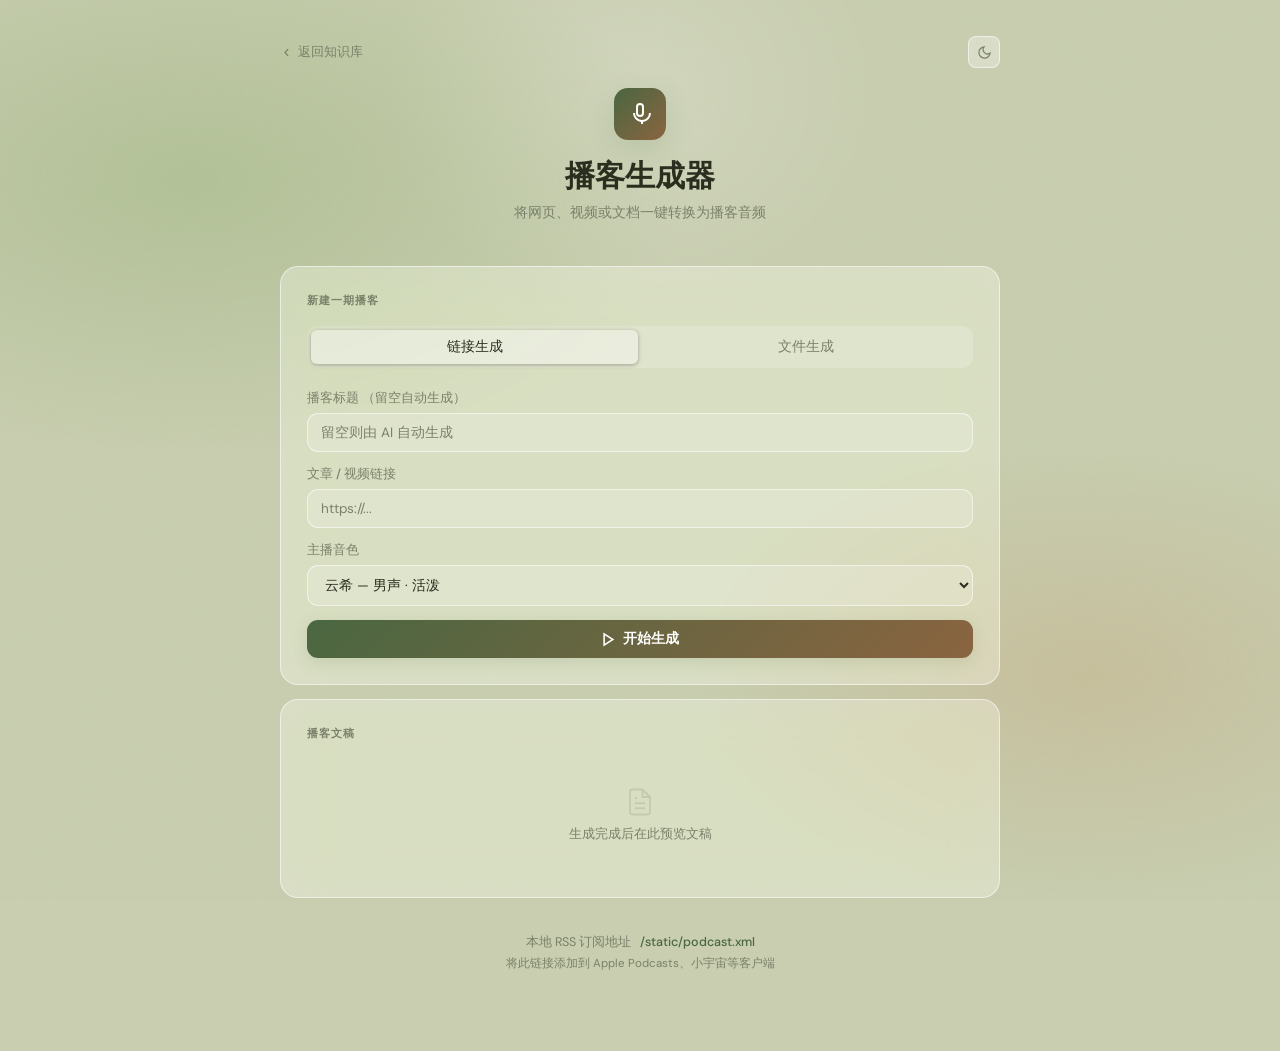
==== templates/index.html @ 54d44210 "feat: organic glassmorphism redesign + Phase 1-3 features Design system overhaul across all 4 pages " ====
<!DOCTYPE html>
<html lang="zh-CN" data-theme="light">
<head>
    <meta charset="UTF-8">
    <meta name="viewport" content="width=device-width, initial-scale=1.0">
    <title>播客生成器</title>
    <link rel="preconnect" href="https://fonts.googleapis.com">
    <link rel="preconnect" href="https://fonts.gstatic.com" crossorigin>
    <link href="https://fonts.googleapis.com/css2?family=Cormorant+Garamond:wght@400;500;600;700&family=DM+Sans:wght@300;400;500;600&display=swap" rel="stylesheet">
    <script>(function(){var t=localStorage.getItem('theme')||'light';document.documentElement.setAttribute('data-theme',t)})();</script>
    <style>
        :root {
            --bg: #c8ceaf;
            --surface: rgba(255,255,255,0.32);
            --surface-2: rgba(255,255,255,0.18);
            --border: rgba(255,255,255,0.55);
            --accent: #4a6741;
            --accent-2: #8a6440;
            --accent-glow: rgba(74,103,65,0.14);
            --text: #2a2e1e;
            --text-muted: #7a816a;
            --success: #4a8c5c;
            --error: #b85450;
            --radius: 18px;
            --radius-sm: 11px;
        }

        [data-theme="dark"] {
            --bg: #1c2215;
            --surface: rgba(255,255,255,0.07);
            --surface-2: rgba(255,255,255,0.04);
            --border: rgba(255,255,255,0.10);
            --accent: #8aaa6a;
            --accent-2: #c49a6c;
            --accent-glow: rgba(138,170,106,0.16);
            --text: #e8eddc;
            --text-muted: #8a9478;
            --success: #6aaa7a;
            --error: #e07070;
        }

        * { box-sizing: border-box; margin: 0; padding: 0; }

        body {
            font-family: 'DM Sans', 'PingFang SC', 'Hiragino Sans GB', 'Noto Sans CJK SC', sans-serif;
            background: var(--bg);
            color: var(--text);
            min-height: 100vh;
            padding: 36px 20px 80px;
        }

        body::before {
            content: '';
            position: fixed;
            inset: 0;
            background:
                radial-gradient(ellipse 70% 55% at 15% 20%, rgba(138,170,106,0.35) 0%, transparent 55%),
                radial-gradient(ellipse 55% 45% at 85% 75%, rgba(196,154,108,0.28) 0%, transparent 55%),
                radial-gradient(ellipse 40% 50% at 50% 10%, rgba(255,255,255,0.18) 0%, transparent 50%);
            pointer-events: none;
            z-index: 0;
        }

        body::after {
            content: '';
            position: fixed;
            inset: 0;
            background-image: url("data:image/svg+xml,%3Csvg xmlns='http://www.w3.org/2000/svg' width='300' height='300'%3E%3Cfilter id='n'%3E%3CfeTurbulence type='fractalNoise' baseFrequency='0.75' numOctaves='4' stitchTiles='stitch'/%3E%3C/filter%3E%3Crect width='300' height='300' filter='url(%23n)' opacity='1'/%3E%3C/svg%3E");
            opacity: 0.038;
            pointer-events: none;
            z-index: 0;
        }

        [data-theme="dark"] body::before {
            background:
                radial-gradient(ellipse 70% 55% at 15% 20%, rgba(74,103,65,0.45) 0%, transparent 55%),
                radial-gradient(ellipse 55% 45% at 85% 75%, rgba(138,100,60,0.30) 0%, transparent 55%),
                radial-gradient(ellipse 40% 50% at 50% 10%, rgba(255,255,255,0.03) 0%, transparent 50%);
        }

        .page {
            position: relative;
            z-index: 1;
            max-width: 720px;
            margin: 0 auto;
        }

        /* Top nav */
        .topnav {
            display: flex;
            align-items: center;
            justify-content: space-between;
            margin-bottom: 20px;
        }

        .back-link {
            display: inline-flex;
            align-items: center;
            gap: 5px;
            font-size: 13px;
            color: var(--text-muted);
            text-decoration: none;
            transition: color 0.15s;
        }
        .back-link:hover { color: var(--text); }
        .back-link svg { width: 13px; height: 13px; }

        .btn-theme {
            width: 32px;
            height: 32px;
            border-radius: 8px;
            border: 1px solid var(--border);
            background: var(--surface);
            color: var(--text-muted);
            cursor: pointer;
            display: inline-flex;
            align-items: center;
            justify-content: center;
            transition: all 0.15s;
        }
        .btn-theme:hover { color: var(--text); border-color: var(--accent); }
        .btn-theme svg { width: 15px; height: 15px; }

        /* Header */
        .header {
            text-align: center;
            margin-bottom: 44px;
        }

        .logo {
            display: inline-flex;
            align-items: center;
            justify-content: center;
            width: 52px;
            height: 52px;
            background: linear-gradient(135deg, var(--accent), var(--accent-2));
            border-radius: 14px;
            margin-bottom: 16px;
            box-shadow: 0 8px 28px var(--accent-glow);
        }

        .logo svg { width: 24px; height: 24px; fill: white; }

        .header h1 {
            font-size: 30px;
            font-weight: 600;
            font-family: 'Cormorant Garamond', Georgia, serif;
            letter-spacing: 0.2px;
            color: var(--text);
            margin-bottom: 7px;
        }

        [data-theme="dark"] .header h1 {
            background: linear-gradient(135deg, var(--text) 30%, var(--text-muted));
            -webkit-background-clip: text;
            -webkit-text-fill-color: transparent;
            background-clip: text;
        }

        .header p {
            color: var(--text-muted);
            font-size: 13.5px;
        }

        /* Card */
        .card {
            background: var(--surface);
            backdrop-filter: blur(20px) saturate(140%);
            -webkit-backdrop-filter: blur(20px) saturate(140%);
            border: 1px solid var(--border);
            border-radius: var(--radius);
            padding: 26px;
            margin-bottom: 14px;
        }

        .card-title {
            font-size: 11px;
            font-weight: 700;
            text-transform: uppercase;
            letter-spacing: 1px;
            color: var(--text-muted);
            margin-bottom: 18px;
        }

        /* Tabs */
        .tabs {
            display: flex;
            gap: 4px;
            background: var(--surface-2);
            border-radius: var(--radius-sm);
            padding: 4px;
            margin-bottom: 22px;
        }

        .tab {
            flex: 1;
            padding: 8px;
            text-align: center;
            font-size: 13.5px;
            font-weight: 500;
            font-family: inherit;
            color: var(--text-muted);
            border-radius: 6px;
            cursor: pointer;
            transition: all 0.2s;
            border: none;
            background: transparent;
        }

        .tab.active {
            background: var(--surface);
            color: var(--text);
            box-shadow: 0 1px 4px rgba(0,0,0,0.3);
        }

        [data-theme="dark"] .tab.active {
            box-shadow: 0 1px 4px rgba(0,0,0,0.35);
        }

        .tab-panel { display: none; }
        .tab-panel.active { display: block; }

        /* Form */
        .form-group { margin-bottom: 14px; }

        label {
            display: block;
            font-size: 12.5px;
            font-weight: 500;
            color: var(--text-muted);
            margin-bottom: 6px;
        }

        input[type="text"],
        input[type="file"],
        select {
            width: 100%;
            padding: 10px 13px;
            background: var(--surface-2);
            border: 1px solid var(--border);
            border-radius: var(--radius-sm);
            color: var(--text);
            font-size: 13.5px;
            font-family: inherit;
            outline: none;
            transition: border-color 0.2s, box-shadow 0.2s;
        }

        input[type="text"]::placeholder { color: var(--text-muted); }

        input:focus, select:focus {
            border-color: var(--accent);
            box-shadow: 0 0 0 3px var(--accent-glow);
        }

        select option { background: var(--surface-2); }

        input[type="file"] {
            cursor: pointer;
            padding: 9px 13px;
        }

        input[type="file"]::file-selector-button {
            background: var(--accent);
            color: white;
            border: none;
            border-radius: 6px;
            padding: 4px 12px;
            font-size: 12.5px;
            font-family: inherit;
            cursor: pointer;
            margin-right: 10px;
            transition: opacity 0.15s;
        }
        input[type="file"]::file-selector-button:hover { opacity: 0.88; }

        /* Button */
        .btn {
            display: inline-flex;
            align-items: center;
            gap: 7px;
            padding: 10px 20px;
            border: none;
            border-radius: var(--radius-sm);
            font-size: 13.5px;
            font-weight: 600;
            font-family: inherit;
            cursor: pointer;
            transition: all 0.2s;
        }

        .btn-primary {
            background: linear-gradient(135deg, var(--accent), var(--accent-2));
            color: white;
            box-shadow: 0 4px 16px var(--accent-glow);
            width: 100%;
            justify-content: center;
        }

        .btn-primary:hover {
            transform: translateY(-1px);
            box-shadow: 0 8px 24px var(--accent-glow);
        }

        .btn-primary:disabled {
            opacity: 0.5;
            cursor: not-allowed;
            transform: none;
            box-shadow: none;
        }

        .btn-secondary {
            background: var(--surface-2);
            color: var(--text);
            border: 1px solid var(--border);
        }

        .btn-secondary:hover { border-color: var(--accent); color: var(--accent); }

        /* Progress */
        #progress-section { display: none; }

        .progress-bar-wrap {
            height: 2px;
            background: var(--surface-2);
            border-radius: 2px;
            margin-bottom: 18px;
            overflow: hidden;
        }

        .progress-bar {
            height: 100%;
            width: 40%;
            background: linear-gradient(90deg, var(--accent), var(--accent-2));
            border-radius: 2px;
            animation: slide 1.4s ease-in-out infinite;
        }

        .progress-bar.done {
            width: 100%;
            animation: none;
            background: var(--success);
        }

        .progress-bar.error {
            width: 100%;
            animation: none;
            background: var(--error);
        }

        @keyframes slide {
            0%   { transform: translateX(-100%); }
            50%  { transform: translateX(150%); }
            100% { transform: translateX(-100%); }
        }

        .progress-status {
            display: flex;
            align-items: center;
            gap: 10px;
            font-size: 13.5px;
        }

        .status-dot {
            width: 7px;
            height: 7px;
            border-radius: 50%;
            background: var(--accent);
            animation: pulse 1.4s ease infinite;
            flex-shrink: 0;
        }

        .status-dot.done { background: var(--success); animation: none; }
        .status-dot.error { background: var(--error); animation: none; }

        @keyframes pulse {
            0%, 100% { opacity: 1; transform: scale(1); }
            50% { opacity: 0.5; transform: scale(0.75); }
        }

        #progress-message { color: var(--text); }
        .status-done-text { color: var(--success); font-weight: 600; }
        .status-error-text { color: var(--error); font-weight: 600; }

        /* File list */
        .file-list { margin-top: 18px; border-top: 1px solid var(--border); padding-top: 18px; display: none; }

        .file-list-title {
            font-size: 11px;
            font-weight: 700;
            text-transform: uppercase;
            letter-spacing: 1px;
            color: var(--text-muted);
            margin-bottom: 10px;
        }

        .file-item {
            display: flex;
            align-items: center;
            gap: 9px;
            padding: 9px 12px;
            background: var(--surface-2);
            border: 1px solid var(--border);
            border-radius: var(--radius-sm);
            margin-bottom: 7px;
            font-size: 13.5px;
            transition: border-color 0.15s;
        }

        .file-item:hover { border-color: var(--accent); }
        .file-item a { color: var(--text); text-decoration: none; flex: 1; }
        .file-item a:hover { color: var(--accent); }

        .file-badge {
            font-size: 11px;
            padding: 2px 8px;
            border-radius: 20px;
            background: var(--accent-glow);
            color: var(--accent);
            font-weight: 600;
        }

        /* Divider */
        .divider {
            display: flex;
            align-items: center;
            gap: 12px;
            margin: 6px 0 14px;
            color: var(--text-muted);
            font-size: 11.5px;
        }

        .divider::before, .divider::after {
            content: '';
            flex: 1;
            height: 1px;
            background: var(--border);
        }

        /* Secondary cards row */
        .card-row {
            display: grid;
            grid-template-columns: 1fr 1fr;
            gap: 14px;
        }

        @media (max-width: 540px) { .card-row { grid-template-columns: 1fr; } }

        /* Script preview */
        .script-empty {
            display: flex;
            flex-direction: column;
            align-items: center;
            justify-content: center;
            gap: 8px;
            padding: 28px 0;
            color: var(--text-muted);
            font-size: 13px;
        }

        .script-empty svg { opacity: 0.2; }

        .script-preview-wrap { display: none; }

        .script-toolbar {
            display: flex;
            align-items: center;
            justify-content: space-between;
            margin-bottom: 9px;
        }

        .script-name {
            font-size: 12px;
            color: var(--text-muted);
            white-space: nowrap;
            overflow: hidden;
            text-overflow: ellipsis;
            max-width: 180px;
        }

        .btn-dl {
            display: inline-flex;
            align-items: center;
            gap: 5px;
            padding: 5px 11px;
            font-size: 11.5px;
            font-weight: 600;
            color: var(--accent);
            background: var(--accent-glow);
            border: 1px solid rgba(74,103,65,0.28);
            border-radius: 6px;
            text-decoration: none;
            white-space: nowrap;
            flex-shrink: 0;
            transition: background 0.15s;
        }

        .btn-dl:hover { background: rgba(74,103,65,0.22); }

        .script-body {
            background: var(--surface-2);
            border: 1px solid var(--border);
            border-radius: var(--radius-sm);
            padding: 13px 16px;
            max-height: 240px;
            overflow-y: auto;
            font-size: 13px;
            line-height: 1.75;
            color: var(--text);
            opacity: 0.85;
            scrollbar-width: thin;
            scrollbar-color: var(--border) transparent;
        }

        .script-body::-webkit-scrollbar { width: 4px; }
        .script-body::-webkit-scrollbar-thumb { background: var(--border); border-radius: 2px; }

        .script-body h1 { font-size: 14.5px; font-weight: 700; margin-bottom: 9px; }
        .script-body h2 { font-size: 13px; font-weight: 600; margin: 9px 0 5px; opacity: 0.75; }
        .script-body hr { border: none; border-top: 1px solid var(--border); margin: 9px 0; }
        .script-body strong { font-weight: 600; }
        .script-body p { margin-bottom: 7px; }

        /* Action status */
        .action-status {
            margin-top: 10px;
            font-size: 12.5px;
            display: none;
            padding: 9px 13px;
            border-radius: var(--radius-sm);
            background: var(--surface-2);
            border: 1px solid var(--border);
        }

        .action-status.success { color: var(--success); border-color: rgba(52,211,153,0.2); }
        .action-status.error { color: var(--error); border-color: rgba(248,113,113,0.2); }

        /* RSS footer */
        .rss-footer {
            text-align: center;
            margin-top: 36px;
            color: var(--text-muted);
            font-size: 12.5px;
        }

        .rss-footer a {
            color: var(--accent);
            text-decoration: none;
            font-weight: 500;
        }

        .rss-footer a:hover { text-decoration: underline; }

        .tag {
            display: inline-block;
            font-size: 11px;
            padding: 2px 7px;
            border-radius: 20px;
            border: 1px solid var(--border);
            color: var(--text-muted);
            margin-right: 4px;
        }
    </style>
</head>
<body>
    <div class="page">
        <!-- Top nav -->
        <div class="topnav">
            <a href="/" class="back-link">
                <svg fill="none" stroke="currentColor" stroke-width="2" viewBox="0 0 24 24"><polyline points="15 18 9 12 15 6"/></svg>
                返回知识库
            </a>
            <button class="btn-theme" onclick="toggleTheme()" title="切换主题">
                <svg id="theme-icon" fill="none" stroke="currentColor" stroke-width="2" viewBox="0 0 24 24"></svg>
            </button>
        </div>

        <!-- Header -->
        <div class="header">
            <div class="logo">
                <svg viewBox="0 0 24 24" xmlns="http://www.w3.org/2000/svg">
                    <path d="M12 1a4 4 0 0 1 4 4v6a4 4 0 0 1-8 0V5a4 4 0 0 1 4-4zm0 2a2 2 0 0 0-2 2v6a2 2 0 1 0 4 0V5a2 2 0 0 0-2-2zm-7 8h2a7 7 0 0 0 14 0h2a9 9 0 0 1-8 8.94V22h-2v-2.06A9 9 0 0 1 5 11z"/>
                </svg>
            </div>
            <h1>播客生成器</h1>
            <p>将网页、视频或文档一键转换为播客音频</p>
        </div>

        <!-- Generate card -->
        <div class="card">
            <div class="card-title">新建一期播客</div>

            <div class="tabs">
                <button class="tab active" onclick="switchTab('url')">链接生成</button>
                <button class="tab" onclick="switchTab('file')">文件生成</button>
            </div>

            <!-- URL tab -->
            <div class="tab-panel active" id="tab-url">
                <form id="url-form">
                    <div class="form-group">
                        <label>播客标题 <span style="color:var(--text-muted);font-weight:400">（留空自动生成）</span></label>
                        <input type="text" name="title" placeholder="留空则由 AI 自动生成">
                    </div>
                    <div class="form-group">
                        <label>文章 / 视频链接</label>
                        <input type="text" name="url" required placeholder="https://...">
                    </div>
                    <div class="form-group" id="original-audio-group" style="display:none">
                        <label style="display:flex;align-items:center;gap:8px;cursor:pointer;font-weight:500">
                            <input type="checkbox" name="use_original_audio" id="use-original-audio" value="true" style="width:auto;accent-color:var(--accent)" onchange="toggleVoice(this.checked)">
                            使用原始音频（不生成 TTS，直接用 YouTube 音频）
                        </label>
                    </div>
                    <div class="form-group" id="voice-group-url">
                        <label>主播音色</label>
                        <select name="voice">
                            <option value="zh-CN-YunxiNeural" selected>云希 — 男声 · 活泼</option>
                            <option value="zh-CN-YunyangNeural">云扬 — 男声 · 专业</option>
                            <option value="zh-CN-YunjianNeural">云健 — 男声 · 成熟</option>
                            <option value="zh-CN-XiaoxiaoNeural">晓晓 — 女声 · 温柔</option>
                            <option value="zh-CN-XiaoyiNeural">晓伊 — 女声 · 活泼</option>
                        </select>
                    </div>
                    <button type="submit" class="btn btn-primary" id="url-btn">
                        <svg width="15" height="15" viewBox="0 0 24 24" fill="none" stroke="currentColor" stroke-width="2.5"><polygon points="5 3 19 12 5 21 5 3"/></svg>
                        开始生成
                    </button>
                </form>
            </div>

            <!-- File tab -->
            <div class="tab-panel" id="tab-file">
                <form id="file-form">
                    <div class="form-group">
                        <label>播客标题 <span style="color:var(--text-muted);font-weight:400">（留空自动生成）</span></label>
                        <input type="text" name="title" placeholder="留空则由 AI 自动生成">
                    </div>
                    <div class="form-group">
                        <label>上传文件 <span class="tag">PDF</span><span class="tag">TXT</span></label>
                        <input type="file" name="file" accept=".pdf,.txt" required>
                    </div>
                    <div class="form-group">
                        <label>主播音色</label>
                        <select name="voice">
                            <option value="zh-CN-YunxiNeural" selected>云希 — 男声 · 活泼</option>
                            <option value="zh-CN-YunyangNeural">云扬 — 男声 · 专业</option>
                            <option value="zh-CN-YunjianNeural">云健 — 男声 · 成熟</option>
                            <option value="zh-CN-XiaoxiaoNeural">晓晓 — 女声 · 温柔</option>
                            <option value="zh-CN-XiaoyiNeural">晓伊 — 女声 · 活泼</option>
                        </select>
                    </div>
                    <button type="submit" class="btn btn-primary" id="file-btn">
                        <svg width="15" height="15" viewBox="0 0 24 24" fill="none" stroke="currentColor" stroke-width="2.5"><polygon points="5 3 19 12 5 21 5 3"/></svg>
                        开始生成
                    </button>
                </form>
            </div>
        </div>

        <!-- Progress card -->
        <div class="card" id="progress-section">
            <div class="card-title">生成进度</div>
            <div class="progress-bar-wrap">
                <div class="progress-bar" id="progress-bar"></div>
            </div>
            <div class="progress-status">
                <div class="status-dot" id="status-dot"></div>
                <span id="progress-message">等待中...</span>
            </div>
            <div class="file-list" id="file-list">
                <div class="file-list-title">输出文件</div>
                <div id="file-items"></div>
            </div>
        </div>

        <!-- Script preview -->
        <div class="card">
            <div class="card-title">播客文稿</div>
            <div class="script-empty" id="script-empty">
                <svg width="30" height="30" viewBox="0 0 24 24" fill="none" stroke="currentColor" stroke-width="1.5"><path d="M14 2H6a2 2 0 0 0-2 2v16a2 2 0 0 0 2 2h12a2 2 0 0 0 2-2V8z"/><polyline points="14 2 14 8 20 8"/><line x1="16" y1="13" x2="8" y2="13"/><line x1="16" y1="17" x2="8" y2="17"/><polyline points="10 9 9 9 8 9"/></svg>
                <span>生成完成后在此预览文稿</span>
            </div>
            <div class="script-preview-wrap" id="script-preview-wrap">
                <div class="script-toolbar">
                    <span class="script-name" id="script-filename"></span>
                    <a class="btn-dl" id="script-dl" href="#" download>
                        <svg width="11" height="11" viewBox="0 0 24 24" fill="none" stroke="currentColor" stroke-width="2.5"><path d="M21 15v4a2 2 0 0 1-2 2H5a2 2 0 0 1-2-2v-4"/><polyline points="7 10 12 15 17 10"/><line x1="12" y1="15" x2="12" y2="3"/></svg>
                        下载
                    </a>
                </div>
                <div class="script-body" id="script-body"></div>
            </div>
        </div>

        <!-- RSS footer -->
        <div class="rss-footer">
            <p>本地 RSS 订阅地址 &nbsp;
                <a href="/static/podcast.xml" target="_blank">/static/podcast.xml</a>
            </p>
            <p style="margin-top:5px;font-size:11.5px">将此链接添加到 Apple Podcasts、小宇宙等客户端</p>
        </div>
    </div>

    <script>
        const FILE_ICONS = { '原始逐字稿': '📄', default: '🎙️' };
        let pollTimer = null;
        let shownScriptUrl = null;

        function renderMd(md) {
            return md
                .replace(/^# (.+)$/gm, '<h1>$1</h1>')
                .replace(/^## (.+)$/gm, '<h2>$1</h2>')
                .replace(/^---$/gm, '<hr>')
                .replace(/\*\*(.+?)\*\*/g, '<strong>$1</strong>')
                .replace(/\n{2,}/g, '</p><p>')
                .replace(/^(?!<[h|h][r12])(.+)$/gm, (m) => m.startsWith('<') ? m : m)
                .split('\n').map(line => {
                    if (line.startsWith('<h') || line.startsWith('<hr')) return line;
                    return line || '';
                }).join('\n')
                .replace(/\n/g, ' ')
                || md;
        }

        async function loadScriptPreview(url, label) {
            if (url === shownScriptUrl) return;
            shownScriptUrl = url;
            try {
                const res = await fetch(url);
                const text = await res.text();
                document.getElementById('script-empty').style.display = 'none';
                document.getElementById('script-preview-wrap').style.display = 'block';
                const name = url.split('/').pop();
                document.getElementById('script-filename').textContent = label || name;
                const dl = document.getElementById('script-dl');
                dl.href = url;
                dl.download = name;
                const body = document.getElementById('script-body');
                const lines = text.split('\n');
                let html = '';
                for (const line of lines) {
                    if (/^# /.test(line)) html += `<h1>${line.slice(2)}</h1>`;
                    else if (/^## /.test(line)) html += `<h2>${line.slice(3)}</h2>`;
                    else if (/^---$/.test(line)) html += '<hr>';
                    else if (line.trim() === '') html += '';
                    else html += `<p>${line.replace(/\*\*(.+?)\*\*/g, '<strong>$1</strong>')}</p>`;
                }
                body.innerHTML = html;
            } catch (e) {
                console.error('Script load error:', e);
            }
        }

        function switchTab(name) {
            document.querySelectorAll('.tab').forEach((t, i) => {
                t.classList.toggle('active', (i === 0) === (name === 'url'));
            });
            document.querySelectorAll('.tab-panel').forEach(p => p.classList.remove('active'));
            document.getElementById('tab-' + name).classList.add('active');
        }

        function showProgress() {
            const sec = document.getElementById('progress-section');
            sec.style.display = 'block';
            document.getElementById('progress-bar').className = 'progress-bar';
            document.getElementById('status-dot').className = 'status-dot';
            document.getElementById('file-list').style.display = 'none';
            document.getElementById('file-items').innerHTML = '';
            document.getElementById('progress-message').textContent = '任务已提交，等待处理...';
            document.getElementById('progress-message').className = '';
            shownScriptUrl = null;
            document.getElementById('script-empty').style.display = 'flex';
            document.getElementById('script-preview-wrap').style.display = 'none';
            document.getElementById('script-body').innerHTML = '';
            sec.scrollIntoView({ behavior: 'smooth', block: 'nearest' });
        }

        function setButtons(disabled) {
            document.getElementById('url-btn').disabled = disabled;
            document.getElementById('file-btn').disabled = disabled;
        }

        function renderFiles(files) {
            if (!files || !files.length) return;
            const container = document.getElementById('file-items');
            container.innerHTML = '';
            files.forEach(f => {
                const icon = FILE_ICONS[f.label] || FILE_ICONS.default;
                const div = document.createElement('div');
                div.className = 'file-item';
                div.innerHTML = `<span>${icon}</span><a href="${f.url}" target="_blank">${f.label}</a><span class="file-badge">下载</span>`;
                container.appendChild(div);
                if (f.label.startsWith('播客文稿')) {
                    loadScriptPreview(f.url, f.label);
                }
            });
            document.getElementById('file-list').style.display = 'block';
        }

        function startPolling(jobId) {
            if (pollTimer) clearInterval(pollTimer);
            pollTimer = setInterval(async () => {
                try {
                    const res = await fetch(`/status/${jobId}`);
                    const data = await res.json();
                    document.getElementById('progress-message').textContent = data.message;
                    renderFiles(data.files);

                    if (data.status === 'publishing') {
                        document.getElementById('progress-bar').className = 'progress-bar';
                        document.getElementById('status-dot').className = 'status-dot';
                    } else if (data.status === 'done') {
                        clearInterval(pollTimer);
                        document.getElementById('progress-bar').className = 'progress-bar done';
                        document.getElementById('status-dot').className = 'status-dot done';
                        document.getElementById('progress-message').className = 'status-done-text';
                        setButtons(false);
                    } else if (data.status === 'error') {
                        clearInterval(pollTimer);
                        document.getElementById('progress-bar').className = 'progress-bar error';
                        document.getElementById('status-dot').className = 'status-dot error';
                        document.getElementById('progress-message').className = 'status-error-text';
                        setButtons(false);
                    }
                } catch (e) { console.error('Poll error:', e); }
            }, 2000);
        }

        async function submitForm(e, action) {
            e.preventDefault();
            showProgress();
            setButtons(true);
            try {
                const res = await fetch(action, { method: 'POST', body: new FormData(e.target) });
                const data = await res.json();
                if (data.job_id) {
                    startPolling(data.job_id);
                } else {
                    document.getElementById('progress-message').textContent = '提交失败，请重试。';
                    document.getElementById('progress-bar').className = 'progress-bar error';
                    document.getElementById('status-dot').className = 'status-dot error';
                    setButtons(false);
                }
            } catch (err) {
                document.getElementById('progress-message').textContent = '提交出错：' + err.message;
                document.getElementById('progress-bar').className = 'progress-bar error';
                document.getElementById('status-dot').className = 'status-dot error';
                setButtons(false);
            }
        }

        document.querySelector('#url-form input[name="url"]').addEventListener('input', function() {
            const isYT = /youtube\.com|youtu\.be/.test(this.value);
            document.getElementById('original-audio-group').style.display = isYT ? 'block' : 'none';
            if (!isYT) {
                document.getElementById('use-original-audio').checked = false;
                toggleVoice(false);
            }
        });

        function toggleVoice(useOriginal) {
            document.getElementById('voice-group-url').style.display = useOriginal ? 'none' : 'block';
        }

        document.getElementById('url-form').addEventListener('submit', e => submitForm(e, '/generate/url'));
        document.getElementById('file-form').addEventListener('submit', e => submitForm(e, '/generate/file'));

        // Theme
        function toggleTheme() {
            const curr = document.documentElement.getAttribute('data-theme') || 'dark';
            const next = curr === 'dark' ? 'light' : 'dark';
            document.documentElement.setAttribute('data-theme', next);
            localStorage.setItem('theme', next);
            updateThemeIcon(next);
        }

        function updateThemeIcon(theme) {
            const icon = document.getElementById('theme-icon');
            if (!icon) return;
            if (theme === 'light') {
                icon.innerHTML = '<path d="M21 12.79A9 9 0 1 1 11.21 3 7 7 0 0 0 21 12.79z"/>';
            } else {
                icon.innerHTML = '<circle cx="12" cy="12" r="5"/><line x1="12" y1="1" x2="12" y2="3"/><line x1="12" y1="21" x2="12" y2="23"/><line x1="4.22" y1="4.22" x2="5.64" y2="5.64"/><line x1="18.36" y1="18.36" x2="19.78" y2="19.78"/><line x1="1" y1="12" x2="3" y2="12"/><line x1="21" y1="12" x2="23" y2="12"/><line x1="4.22" y1="19.78" x2="5.64" y2="18.36"/><line x1="18.36" y1="5.64" x2="19.78" y2="4.22"/>';
            }
        }

        updateThemeIcon(document.documentElement.getAttribute('data-theme') || 'dark');
    </script>
</body>
</html>
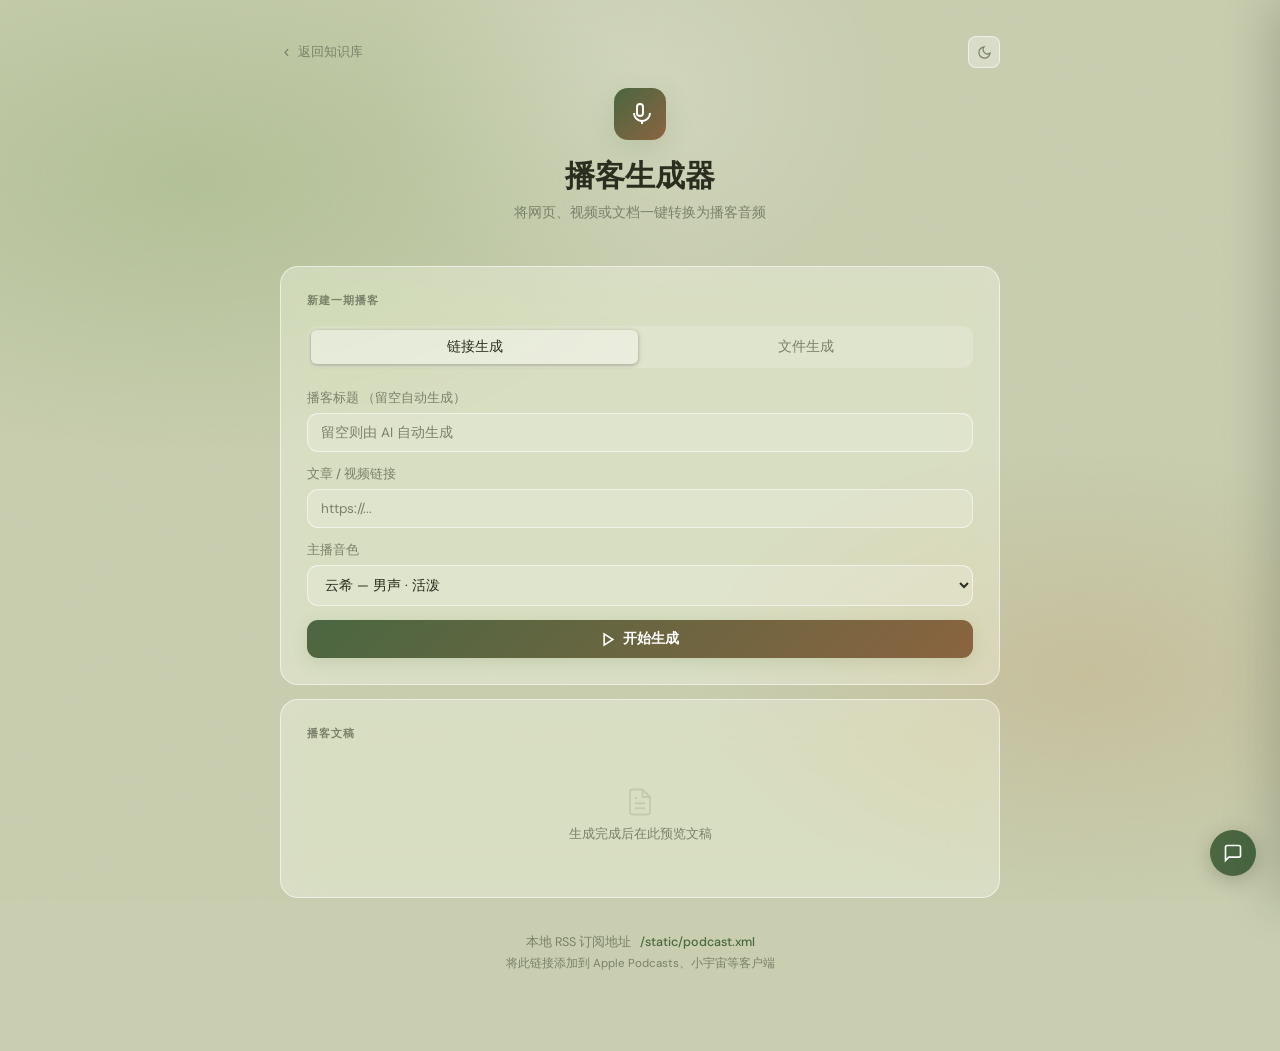
==== commit ee9f1446: "Bust chat widget cache" ====
--- a/templates/index.html
+++ b/templates/index.html
@@ -887,5 +887,6 @@
 
         updateThemeIcon(document.documentElement.getAttribute('data-theme') || 'dark');
     </script>
+    <script src="/static/scripts/chat-widget.js?v=tool-run-20260525"></script>
 </body>
 </html>
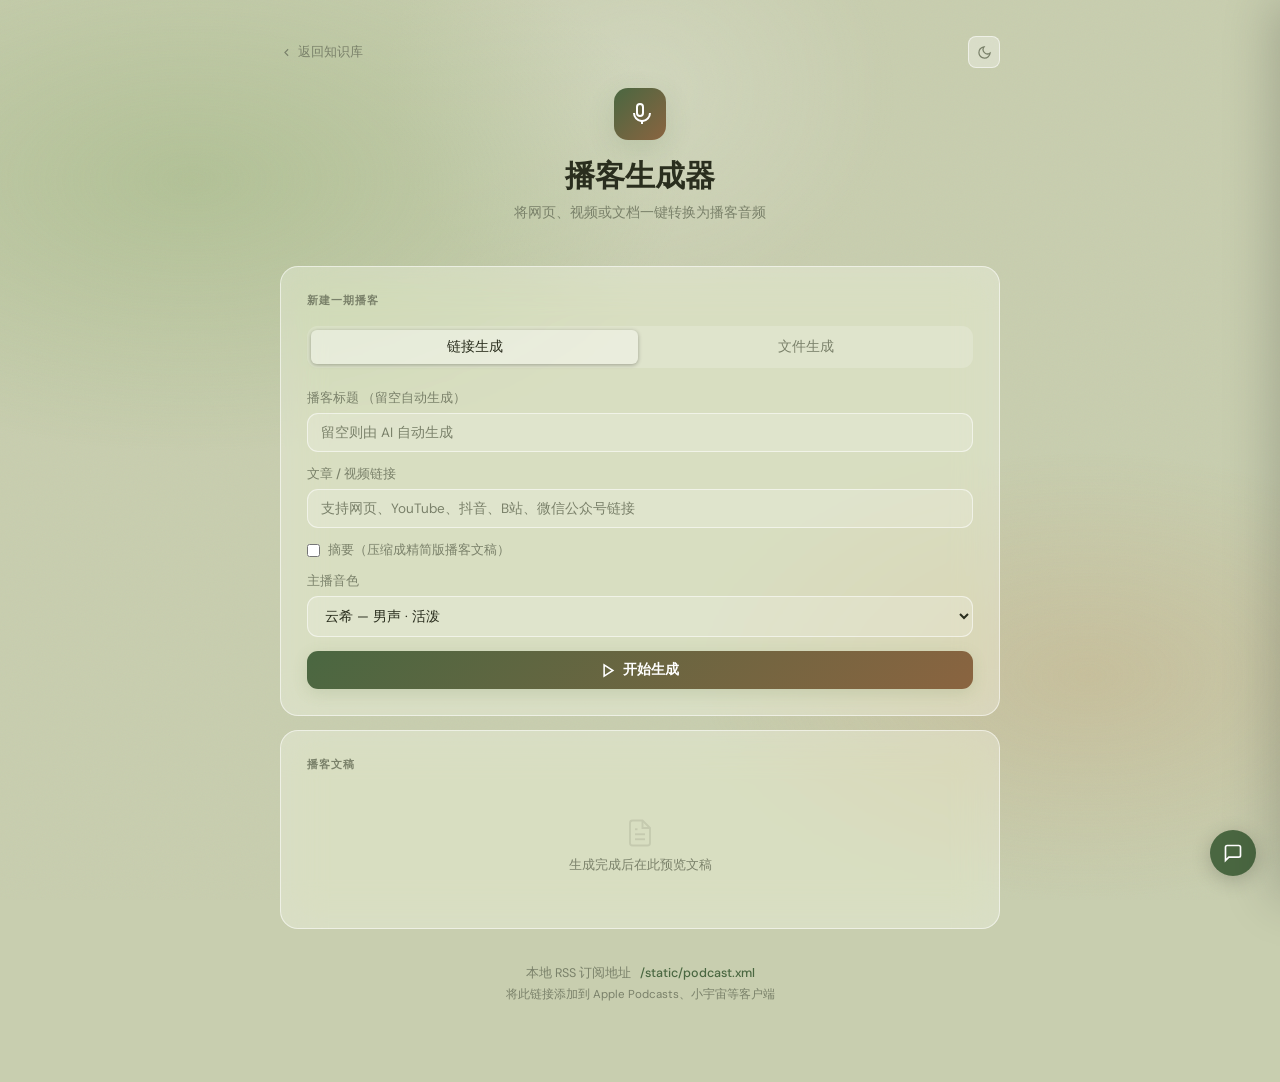
==== commit cb038d3a: "Improve agent automation and podcast generation flow" ====
--- a/templates/index.html
+++ b/templates/index.html
@@ -604,12 +604,18 @@
                     </div>
                     <div class="form-group">
                         <label>文章 / 视频链接</label>
-                        <input type="text" name="url" required placeholder="https://...">
+                        <input type="text" name="url" required placeholder="支持网页、YouTube、抖音、B站、微信公众号链接">
                     </div>
                     <div class="form-group" id="original-audio-group" style="display:none">
                         <label style="display:flex;align-items:center;gap:8px;cursor:pointer;font-weight:500">
                             <input type="checkbox" name="use_original_audio" id="use-original-audio" value="true" style="width:auto;accent-color:var(--accent)" onchange="toggleVoice(this.checked)">
-                            使用原始音频（不生成 TTS，直接用 YouTube 音频）
+                            使用原始音频（不生成 TTS，直接用视频音频）
+                        </label>
+                    </div>
+                    <div class="form-group">
+                        <label style="display:flex;align-items:center;gap:8px;cursor:pointer;font-weight:500">
+                            <input type="checkbox" name="summarize" value="true" style="width:auto;accent-color:var(--accent)">
+                            摘要（压缩成精简版播客文稿）
                         </label>
                     </div>
                     <div class="form-group" id="voice-group-url">
@@ -649,6 +655,12 @@
                             <option value="zh-CN-XiaoxiaoNeural">晓晓 — 女声 · 温柔</option>
                             <option value="zh-CN-XiaoyiNeural">晓伊 — 女声 · 活泼</option>
                         </select>
+                    </div>
+                    <div class="form-group">
+                        <label style="display:flex;align-items:center;gap:8px;cursor:pointer;font-weight:500">
+                            <input type="checkbox" name="summarize" value="true" style="width:auto;accent-color:var(--accent)">
+                            摘要（压缩成精简版播客文稿）
+                        </label>
                     </div>
                     <button type="submit" class="btn btn-primary" id="file-btn">
                         <svg width="15" height="15" viewBox="0 0 24 24" fill="none" stroke="currentColor" stroke-width="2.5"><polygon points="5 3 19 12 5 21 5 3"/></svg>
@@ -851,9 +863,9 @@
         }
 
         document.querySelector('#url-form input[name="url"]').addEventListener('input', function() {
-            const isYT = /youtube\.com|youtu\.be/.test(this.value);
-            document.getElementById('original-audio-group').style.display = isYT ? 'block' : 'none';
-            if (!isYT) {
+            const isVideo = /youtube\.com|youtu\.be|douyin\.com|iesdouyin\.com|bilibili\.com|b23\.tv/.test(this.value);
+            document.getElementById('original-audio-group').style.display = isVideo ? 'block' : 'none';
+            if (!isVideo) {
                 document.getElementById('use-original-audio').checked = false;
                 toggleVoice(false);
             }
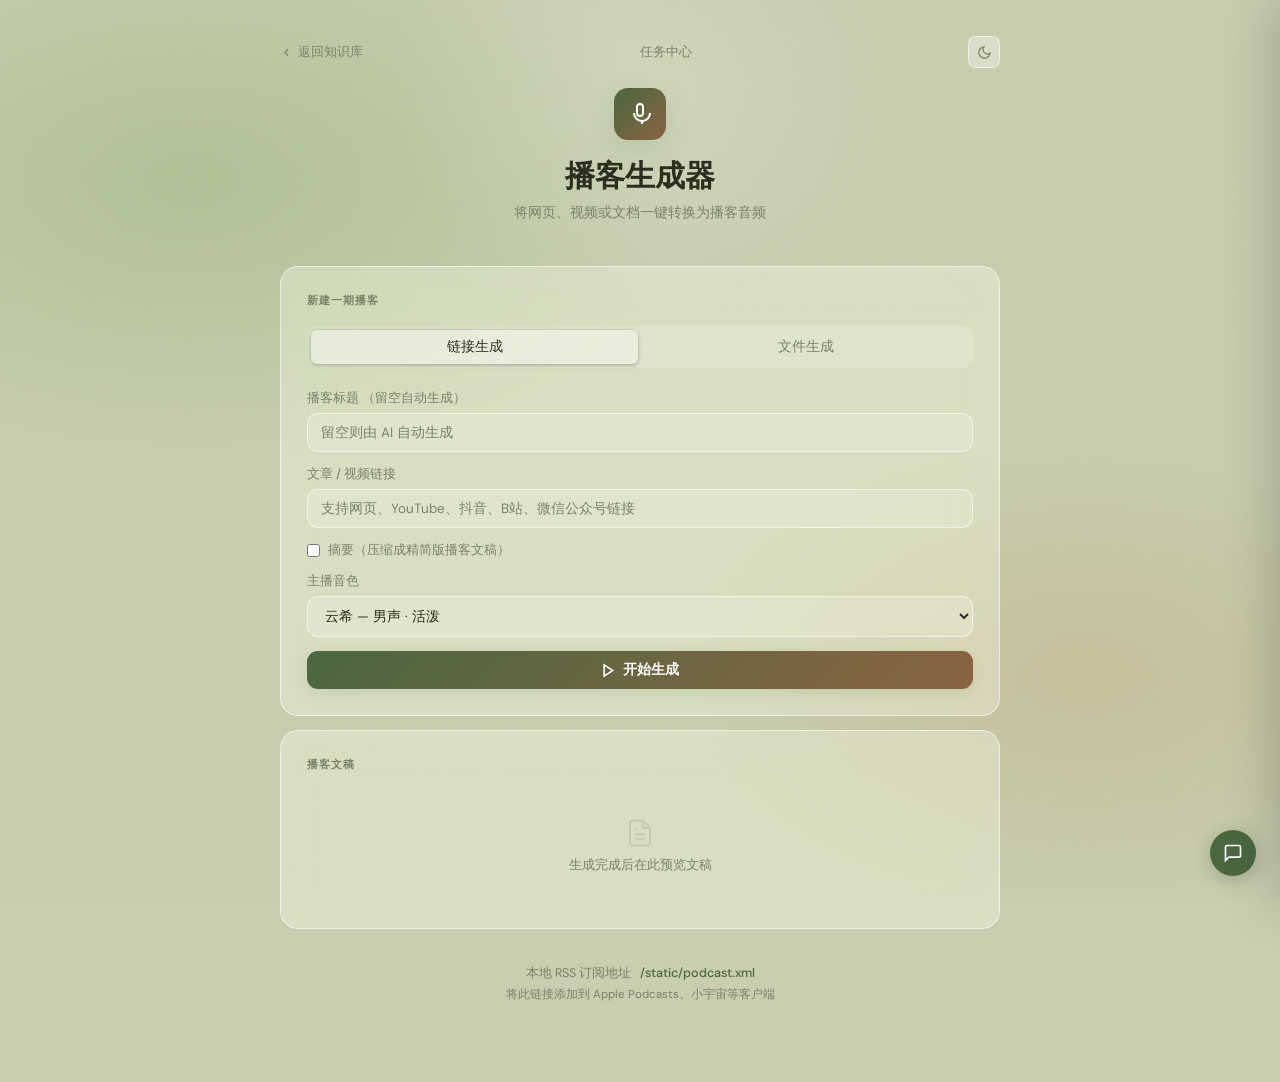
==== commit 7e5cff7f: "Add podcast task center and refine social prompts" ====
--- a/templates/index.html
+++ b/templates/index.html
@@ -570,6 +570,7 @@
                 <svg fill="none" stroke="currentColor" stroke-width="2" viewBox="0 0 24 24"><polyline points="15 18 9 12 15 6"/></svg>
                 返回知识库
             </a>
+            <a href="/tasks" class="back-link">任务中心</a>
             <button class="btn-theme" onclick="toggleTheme()" title="切换主题">
                 <svg id="theme-icon" fill="none" stroke="currentColor" stroke-width="2" viewBox="0 0 24 24"></svg>
             </button>
@@ -828,7 +829,7 @@
                         document.getElementById('status-dot').className = 'status-dot done';
                         document.getElementById('progress-message').className = 'status-done-text';
                         setButtons(false);
-                    } else if (data.status === 'error') {
+                    } else if (data.status === 'error' || data.status === 'failed') {
                         clearInterval(pollTimer);
                         document.getElementById('progress-bar').className = 'progress-bar error';
                         document.getElementById('status-dot').className = 'status-dot error';
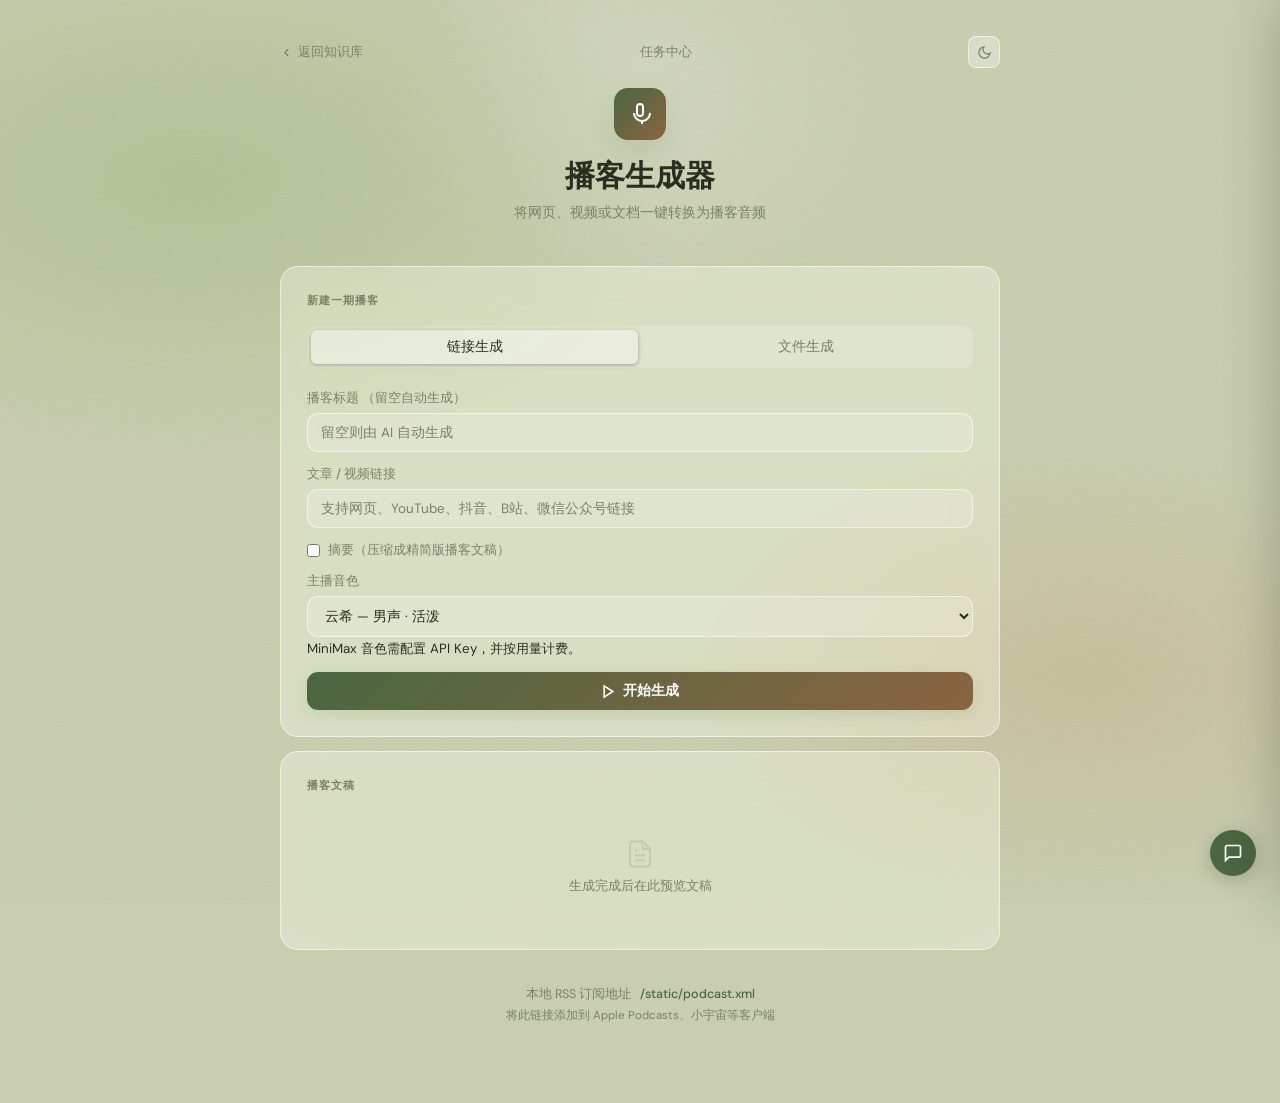
==== commit c90075a5: "Add MiniMax TTS with six selected voices" ====
--- a/templates/index.html
+++ b/templates/index.html
@@ -613,6 +613,12 @@
                             使用原始音频（不生成 TTS，直接用视频音频）
                         </label>
                     </div>
+                    <div class="form-group" id="whisper-transcribe-group" style="display:none">
+                        <label style="display:flex;align-items:center;gap:8px;cursor:pointer;font-weight:500">
+                            <input type="checkbox" name="whisper_transcribe" id="whisper-transcribe" value="true" style="width:auto;accent-color:var(--accent)">
+                            Whisper 生成逐字稿和知识库文章（耗时较长）
+                        </label>
+                    </div>
                     <div class="form-group">
                         <label style="display:flex;align-items:center;gap:8px;cursor:pointer;font-weight:500">
                             <input type="checkbox" name="summarize" value="true" style="width:auto;accent-color:var(--accent)">
@@ -622,12 +628,23 @@
                     <div class="form-group" id="voice-group-url">
                         <label>主播音色</label>
                         <select name="voice">
-                            <option value="zh-CN-YunxiNeural" selected>云希 — 男声 · 活泼</option>
-                            <option value="zh-CN-YunyangNeural">云扬 — 男声 · 专业</option>
-                            <option value="zh-CN-YunjianNeural">云健 — 男声 · 成熟</option>
-                            <option value="zh-CN-XiaoxiaoNeural">晓晓 — 女声 · 温柔</option>
-                            <option value="zh-CN-XiaoyiNeural">晓伊 — 女声 · 活泼</option>
+                            <optgroup label="微软">
+                                <option value="zh-CN-YunxiNeural" selected>云希 — 男声 · 活泼</option>
+                                <option value="zh-CN-YunyangNeural">云扬 — 男声 · 专业</option>
+                                <option value="zh-CN-YunjianNeural">云健 — 男声 · 成熟</option>
+                                <option value="zh-CN-XiaoxiaoNeural">晓晓 — 女声 · 温柔</option>
+                                <option value="zh-CN-XiaoyiNeural">晓伊 — 女声 · 活泼</option>
+                            </optgroup>
+                            <optgroup label="MiniMax">
+                                <option value="minimax:Chinese (Mandarin)_Gentleman">温润男声</option>
+                                <option value="minimax:Chinese (Mandarin)_Warm_Bestie">温暖闺蜜</option>
+                                <option value="minimax:Chinese_radio_host_male_nv1">电台主持</option>
+                                <option value="minimax:Chinese_casual_guide_nv1">亲和向导</option>
+                                <option value="minimax:Chinese_crisp_podcaster_nv1">清爽女声</option>
+                                <option value="minimax:Chinese_calm_streamer_nv1">沉稳主播</option>
+                            </optgroup>
                         </select>
+                        <small>MiniMax 音色需配置 API Key，并按用量计费。</small>
                     </div>
                     <button type="submit" class="btn btn-primary" id="url-btn">
                         <svg width="15" height="15" viewBox="0 0 24 24" fill="none" stroke="currentColor" stroke-width="2.5"><polygon points="5 3 19 12 5 21 5 3"/></svg>
@@ -650,12 +667,23 @@
                     <div class="form-group">
                         <label>主播音色</label>
                         <select name="voice">
-                            <option value="zh-CN-YunxiNeural" selected>云希 — 男声 · 活泼</option>
-                            <option value="zh-CN-YunyangNeural">云扬 — 男声 · 专业</option>
-                            <option value="zh-CN-YunjianNeural">云健 — 男声 · 成熟</option>
-                            <option value="zh-CN-XiaoxiaoNeural">晓晓 — 女声 · 温柔</option>
-                            <option value="zh-CN-XiaoyiNeural">晓伊 — 女声 · 活泼</option>
+                            <optgroup label="微软">
+                                <option value="zh-CN-YunxiNeural" selected>云希 — 男声 · 活泼</option>
+                                <option value="zh-CN-YunyangNeural">云扬 — 男声 · 专业</option>
+                                <option value="zh-CN-YunjianNeural">云健 — 男声 · 成熟</option>
+                                <option value="zh-CN-XiaoxiaoNeural">晓晓 — 女声 · 温柔</option>
+                                <option value="zh-CN-XiaoyiNeural">晓伊 — 女声 · 活泼</option>
+                            </optgroup>
+                            <optgroup label="MiniMax">
+                                <option value="minimax:Chinese (Mandarin)_Gentleman">温润男声</option>
+                                <option value="minimax:Chinese (Mandarin)_Warm_Bestie">温暖闺蜜</option>
+                                <option value="minimax:Chinese_radio_host_male_nv1">电台主持</option>
+                                <option value="minimax:Chinese_casual_guide_nv1">亲和向导</option>
+                                <option value="minimax:Chinese_crisp_podcaster_nv1">清爽女声</option>
+                                <option value="minimax:Chinese_calm_streamer_nv1">沉稳主播</option>
+                            </optgroup>
                         </select>
+                        <small>MiniMax 音色需配置 API Key，并按用量计费。</small>
                     </div>
                     <div class="form-group">
                         <label style="display:flex;align-items:center;gap:8px;cursor:pointer;font-weight:500">
@@ -874,6 +902,10 @@
 
         function toggleVoice(useOriginal) {
             document.getElementById('voice-group-url').style.display = useOriginal ? 'none' : 'block';
+            document.getElementById('whisper-transcribe-group').style.display = useOriginal ? 'block' : 'none';
+            if (!useOriginal) {
+                document.getElementById('whisper-transcribe').checked = false;
+            }
         }
 
         document.getElementById('url-form').addEventListener('submit', e => submitForm(e, '/generate/url'));
